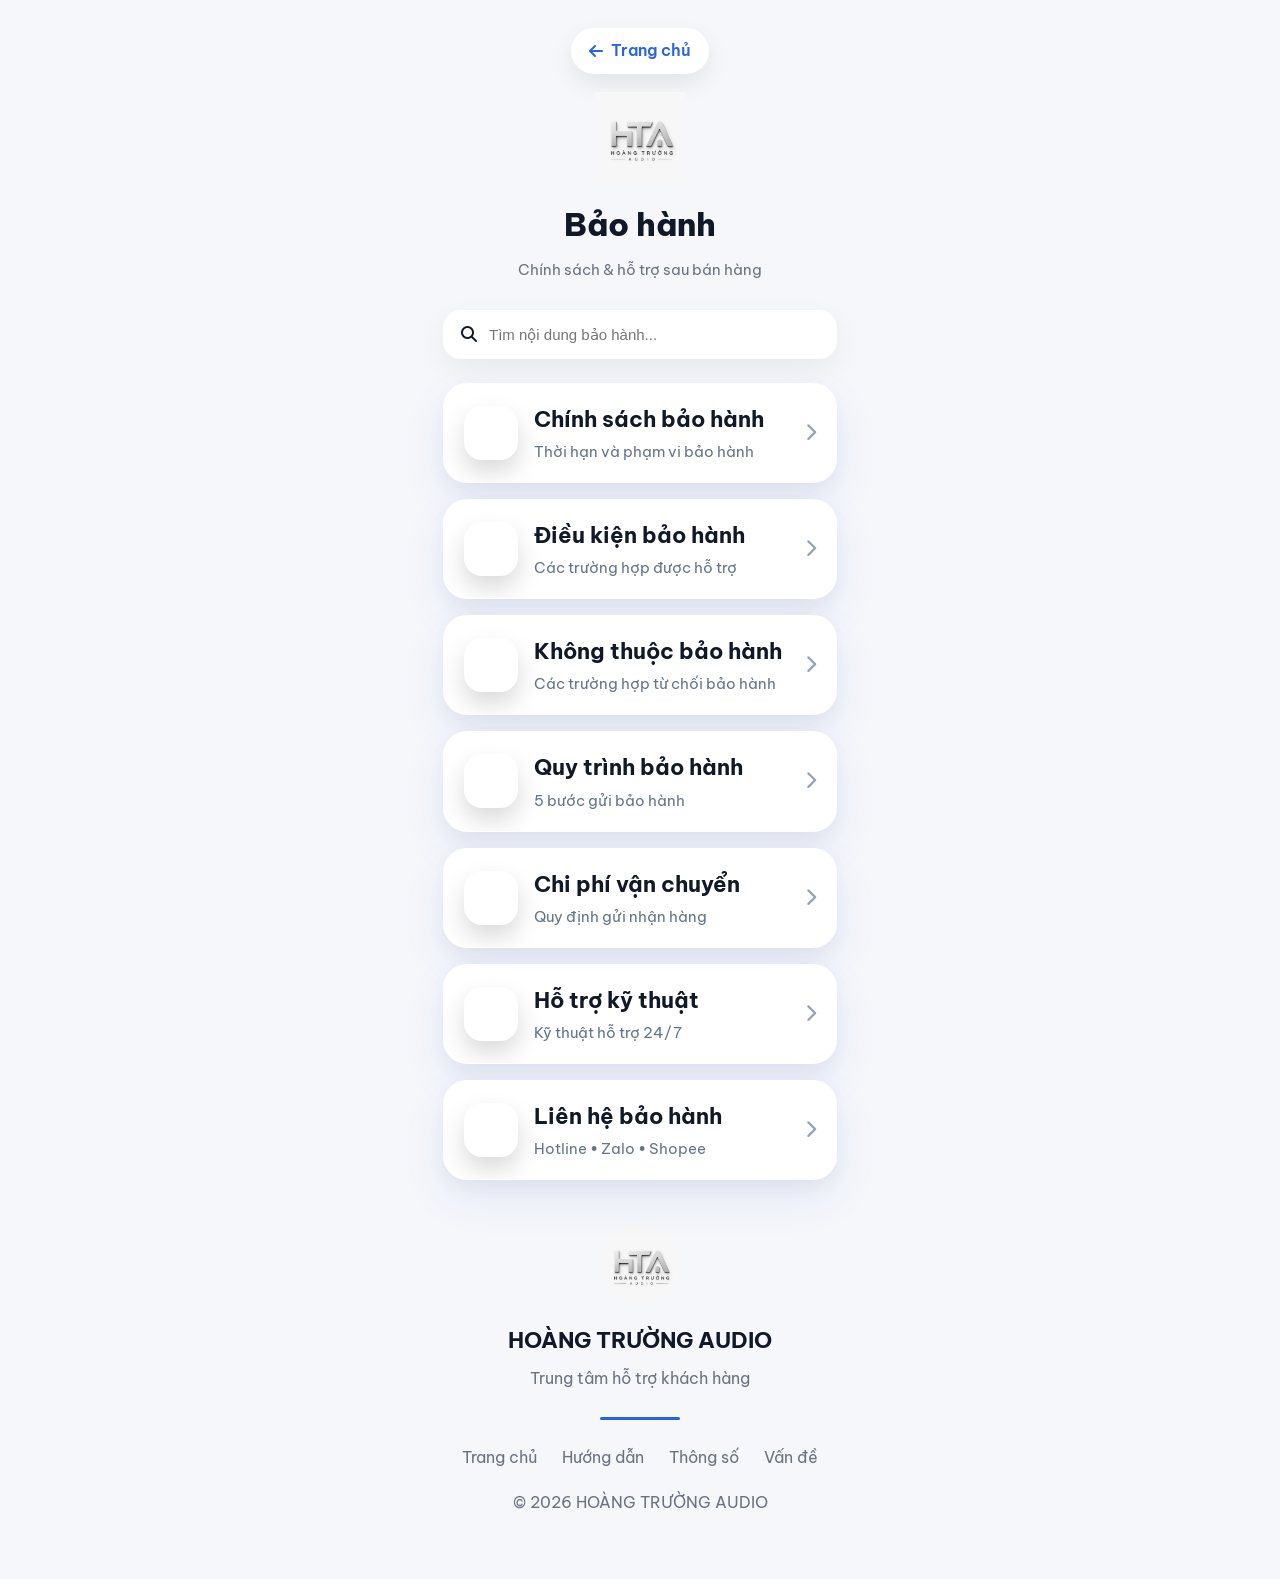
==== bao-hanh.html @ 7b1fb477 "Add files via upload" ====
<!DOCTYPE html>
<html lang="vi">

<head>

<meta charset="UTF-8">

<meta name="viewport" content="width=device-width, initial-scale=1.0">

<title>Bảo hành | HOÀNG TRƯỜNG AUDIO</title>

<link rel="icon" href="assets/images/favicon.png">

<link rel="stylesheet" href="assets/css/style.css">
<link rel="stylesheet" href="assets/css/guide.css">

<link rel="preconnect" href="https://fonts.googleapis.com">
<link rel="preconnect" href="https://fonts.gstatic.com" crossorigin>

<link href="https://fonts.googleapis.com/css2?family=Be+Vietnam+Pro:wght@400;500;600;700;800&display=swap" rel="stylesheet">

<link rel="stylesheet"
href="https://cdnjs.cloudflare.com/ajax/libs/font-awesome/6.7.2/css/all.min.css">

</head>

<body>

<div class="page">

<header class="guide-header">

<a href="index.html" class="back-btn">

<i class="fa-solid fa-arrow-left"></i>

<span>Trang chủ</span>

</a>

<img src="assets/images/logo.png"

class="logo"

alt="HOÀNG TRƯỜNG AUDIO">

<h1>

Bảo hành

</h1>

<p>

Chính sách & hỗ trợ sau bán hàng

</p>

</header>

<section class="search-box">

<i class="fa-solid fa-magnifying-glass"></i>

<input
type="text"
id="searchWarranty"
placeholder="Tìm nội dung bảo hành...">

</section>

<section class="guide-grid">

<!-- ====================== -->

<div class="guide-card"

data-warranty="policy">

<div class="left">

<div class="icon">

<i class="fa-solid fa-shield-heart"></i>

</div>

<div>

<h3>

Chính sách bảo hành

</h3>

<p>

Thời hạn và phạm vi bảo hành

</p>

</div>

</div>

<i class="fa-solid fa-chevron-right arrow"></i>

</div>

<!-- ====================== -->

<div class="guide-card"

data-warranty="condition">

<div class="left">

<div class="icon">

<i class="fa-solid fa-circle-check"></i>

</div>

<div>

<h3>

Điều kiện bảo hành

</h3>

<p>

Các trường hợp được hỗ trợ

</p>

</div>

</div>

<i class="fa-solid fa-chevron-right arrow"></i>

</div>

<!-- ====================== -->

<div class="guide-card"

data-warranty="reject">

<div class="left">

<div class="icon">

<i class="fa-solid fa-circle-xmark"></i>

</div>

<div>

<h3>

Không thuộc bảo hành

</h3>

<p>

Các trường hợp từ chối bảo hành

</p>

</div>

</div>

<i class="fa-solid fa-chevron-right arrow"></i>

</div>

<!-- ====================== -->

<div class="guide-card"

data-warranty="process">

<div class="left">

<div class="icon">

<i class="fa-solid fa-box-open"></i>

</div>

<div>

<h3>

Quy trình bảo hành

</h3>

<p>

5 bước gửi bảo hành

</p>

</div>

</div>

<i class="fa-solid fa-chevron-right arrow"></i>

</div>

<!-- ====================== -->

<div class="guide-card"

data-warranty="shipping">

<div class="left">

<div class="icon">

<i class="fa-solid fa-truck-fast"></i>

</div>

<div>

<h3>

Chi phí vận chuyển

</h3>

<p>

Quy định gửi nhận hàng

</p>

</div>

</div>

<i class="fa-solid fa-chevron-right arrow"></i>

</div>

<!-- ====================== -->

<div class="guide-card"

data-warranty="support">

<div class="left">

<div class="icon">

<i class="fa-solid fa-headset"></i>

</div>

<div>

<h3>

Hỗ trợ kỹ thuật

</h3>

<p>

Kỹ thuật hỗ trợ 24/7

</p>

</div>

</div>

<i class="fa-solid fa-chevron-right arrow"></i>

</div>

<!-- ====================== -->

<div class="guide-card"

data-warranty="contact">

<div class="left">

<div class="icon">

<i class="fa-solid fa-phone-volume"></i>

</div>

<div>

<h3>

Liên hệ bảo hành

</h3>

<p>

Hotline • Zalo • Shopee

</p>

</div>

</div>

<i class="fa-solid fa-chevron-right arrow"></i>

</div>

</section>

<!-- ===========================
POPUP BẢO HÀNH
=========================== -->

<div class="guide-modal" id="warrantyModal">

    <div class="guide-modal-box">

        <button class="close-modal" id="closeWarranty">

            <i class="fa-solid fa-xmark"></i>

        </button>

        <h2 id="warrantyTitle"></h2>

        <div id="warrantyContent"></div>

        <div class="modal-buttons">

            <button class="success" id="understandBtn">

                ✓ Đã hiểu

            </button>

            <button class="danger" onclick="location.href='lien-he.html'">

                💬 Liên hệ hỗ trợ

            </button>

        </div>

    </div>

</div>

<!-- ===========================
FOOTER
=========================== -->

<footer class="footer">

    <img
        src="assets/images/logo.png"
        alt="HOÀNG TRƯỜNG AUDIO">

    <h3>

        HOÀNG TRƯỜNG AUDIO

    </h3>

    <p>

        Trung tâm hỗ trợ khách hàng

    </p>

    <div class="footer-divider"></div>

    <div class="footer-links">

        <a href="index.html">

            Trang chủ

        </a>

        <a href="huong-dan.html">

            Hướng dẫn

        </a>

        <a href="thong-so.html">

            Thông số

        </a>

        <a href="van-de.html">

            Vấn đề

        </a>

    </div>

    <p class="copyright">

        © 2026 HOÀNG TRƯỜNG AUDIO

    </p>

</footer>

</div>

<script src="assets/js/app.js"></script>
<script src="assets/js/warranty.js"></script>

</body>
</html>
---- assets/css/style.css ----
/*==================================================
HOANG TRUONG AUDIO SUPPORT CENTER
Version : 1.0
Author  : ChatGPT + Truong Manh
==================================================*/


/*==================================================
RESET
==================================================*/

*{
    margin:0;
    padding:0;
    box-sizing:border-box;
}

html{
    scroll-behavior:smooth;
}

body{

    font-family:"Be Vietnam Pro",sans-serif;

    background:#f5f7fb;

    color:#111827;

    line-height:1.6;

    overflow-x:hidden;

}


/*==================================================
VARIABLE
==================================================*/

:root{

    --primary:#2563EB;

    --success:#22C55E;

    --orange:#F97316;

    --danger:#EF4444;

    --text:#111827;

    --gray:#6B7280;

    --white:#ffffff;

    --bg:#F5F7FB;

    --radius:24px;

    --transition:.28s ease;

    --shadow:

        0 15px 35px rgba(0,0,0,.06);

}


/*==================================================
CONTAINER
==================================================*/

.container{

    width:100%;

    max-width:420px;

    margin:auto;

    padding:18px;

}


/*==================================================
LINK
==================================================*/

a{

    text-decoration:none;

    color:inherit;

}


/*==================================================
IMAGE
==================================================*/

img{

    width:100%;

    display:block;

}


/*==================================================
HEADER
==================================================*/

.hero{

    text-align:center;

    margin-top:15px;

    margin-bottom:28px;

}


.logo{

    width:92px;

    height:92px;

    margin:auto;

    margin-bottom:18px;

}

.logo img{

    border-radius:50%;

    box-shadow:var(--shadow);

}


.hero h1{

    font-size:28px;

    font-weight:800;

    color:#111827;

}


.hero p{

    color:var(--gray);

    margin-top:8px;

    font-size:15px;

}


/*==================================================
BANNER
==================================================*/

.banner{

    border-radius:28px;

    overflow:hidden;

    margin-bottom:30px;

    box-shadow:var(--shadow);

}

.banner img{

    transition:.45s;

}

.banner:hover img{

    transform:scale(1.03);

}


/*==================================================
WELCOME
==================================================*/

.welcome{

    background:#fff;

    padding:22px;

    border-radius:24px;

    margin-bottom:28px;

    box-shadow:var(--shadow);

}

.welcome h2{

    font-size:24px;

    margin-bottom:12px;

}

.welcome p{

    color:var(--gray);

    margin-bottom:10px;

}
/*==================================================
MENU
==================================================*/

.menu{

    display:flex;

    flex-direction:column;

    gap:18px;

    margin-bottom:35px;

}

/*==================================================
MENU CARD
==================================================*/

.menu-card{

    position:relative;

    display:flex;

    justify-content:space-between;

    align-items:center;

    padding:22px;

    background:var(--white);

    border-radius:24px;

    overflow:hidden;

    box-shadow:0 10px 30px rgba(0,0,0,.06);

    transition:all .28s ease;

    cursor:pointer;

}

/* Thanh màu bên trái */

.menu-card::before{

    content:"";

    position:absolute;

    left:0;

    top:0;

    width:6px;

    height:100%;

    background:var(--primary);

    transition:.3s;

}

/* Hiệu ứng ánh sáng chạy */

.menu-card::after{

    content:"";

    position:absolute;

    top:0;

    left:-120%;

    width:60%;

    height:100%;

    background:linear-gradient(
        120deg,
        transparent,
        rgba(255,255,255,.65),
        transparent
    );

    transition:.6s;

}

/* Hover Desktop */

.menu-card:hover{

    transform:translateY(-5px) scale(1.02);

    box-shadow:
        0 18px 45px rgba(37,99,235,.12);

}

/* Ánh sáng chạy */

.menu-card:hover::after{

    left:160%;

}

/* Mobile Click */

.menu-card:active{

    transform:scale(.97);

}

/*==================================================
LEFT
==================================================*/

.menu-left{

    display:flex;

    align-items:center;

    gap:18px;

}

/*==================================================
ICON
==================================================*/

.menu-icon{

    width:62px;

    height:62px;

    border-radius:50%;

    display:flex;

    justify-content:center;

    align-items:center;

    font-size:28px;

    transition:.3s;

    flex-shrink:0;

}

/* Zoom icon */

.menu-card:hover .menu-icon{

    transform:scale(1.15) rotate(8deg);

}

/*==================================================
ICON COLOR
==================================================*/

.blue{

    background:#EAF3FF;

}

.green{

    background:#EAFBF1;

}

.orange{

    background:#FFF3E8;

}

.red{

    background:#FDECEC;

}

.zalo{

    background:#E8F6FF;

}

/*==================================================
TEXT
==================================================*/

.menu-card h3{

    font-size:19px;

    font-weight:700;

    color:#111827;

    margin-bottom:6px;

}

.menu-card p{

    color:#6B7280;

    font-size:14px;

}

/*==================================================
ARROW
==================================================*/

.menu-card i{

    font-size:18px;

    color:#9CA3AF;

    transition:.3s;

}

/* Mũi tên chạy */

.menu-card:hover i{

    transform:translateX(6px);

    color:var(--primary);

}
/*==================================================
SERVICE
==================================================*/

.service{

    display:grid;

    grid-template-columns:repeat(3,1fr);

    gap:14px;

    margin:35px 0;

}

.service-card{

    background:var(--white);

    border-radius:20px;

    padding:18px 12px;

    text-align:center;

    box-shadow:var(--shadow);

    transition:.3s;

}

.service-card:hover{

    transform:translateY(-5px);

}

.service-card h2{

    color:var(--primary);

    font-size:22px;

    font-weight:800;

}

.service-card span{

    display:block;

    margin-top:8px;

    color:var(--gray);

    font-size:13px;

}


/*==================================================
CONTACT BAR
==================================================*/

.contact-bar{

    display:flex;

    gap:12px;

    margin-bottom:35px;

}

.contact-bar a{

    flex:1;

    background:#fff;

    border-radius:18px;

    padding:16px;

    display:flex;

    flex-direction:column;

    align-items:center;

    justify-content:center;

    gap:8px;

    box-shadow:var(--shadow);

    transition:.28s;

}

.contact-bar a:hover{

    transform:translateY(-5px);

    background:#f8fbff;

}

.contact-bar span{

    font-size:13px;

    color:var(--gray);

}


/*==================================================
TIPS
==================================================*/

.tips{

    margin-bottom:35px;

}

.tips-box{

    background:linear-gradient(135deg,#2563EB,#3B82F6);

    color:#fff;

    border-radius:28px;

    padding:24px;

    display:flex;

    align-items:flex-start;

    gap:18px;

    box-shadow:

    0 20px 45px rgba(37,99,235,.25);

}

.tips-icon{

    width:60px;

    height:60px;

    border-radius:18px;

    background:rgba(255,255,255,.15);

    display:flex;

    justify-content:center;

    align-items:center;

    font-size:28px;

    flex-shrink:0;

}

.tips-content h3{

    font-size:22px;

    margin-bottom:10px;

}

.tips-content p{

    opacity:.9;

    font-size:14px;

    line-height:1.7;

}

.tips-button{

    display:inline-block;

    margin-top:18px;

    background:#fff;

    color:#2563EB;

    padding:12px 22px;

    border-radius:999px;

    font-weight:700;

    transition:.3s;

}

.tips-button:hover{

    transform:scale(1.05);

}


/*==================================================
FOOTER
==================================================*/

.footer{

    text-align:center;

    padding:45px 0;

}

.footer img{

    width:80px;

    margin:auto;

    margin-bottom:18px;

    border-radius:50%;

}

.footer h3{

    font-size:22px;

    margin-bottom:8px;

}

.footer p{

    color:var(--gray);

}

.footer-divider{

    width:80px;

    height:3px;

    border-radius:99px;

    background:var(--primary);

    margin:25px auto;

}

.footer-links{

    display:flex;

    justify-content:center;

    gap:25px;

    margin-bottom:20px;

}

.footer-links a{

    color:var(--gray);

    transition:.3s;

}

.footer-links a:hover{

    color:var(--primary);

}
/*==================================================
PREMIUM UI
==================================================*/

/* Nền chuyển màu nhẹ */

body{

    background:
    radial-gradient(circle at top,#ffffff,#f5f7fb 45%,#edf3ff 100%);

}

/* Card nổi hơn */

.menu-card,
.service-card,
.contact-bar a,
.welcome{

    border:1px solid rgba(255,255,255,.8);

    backdrop-filter:blur(12px);

}

/* Card khi hover */

.menu-card:hover{

    background:#fbfdff;

}

/* Card thống kê */

.service-card:hover{

    transform:translateY(-6px) scale(1.03);

}

/* Tips */

.tips-box{

    overflow:hidden;

    position:relative;

}

.tips-box::before{

    content:"";

    position:absolute;

    width:180px;

    height:180px;

    right:-80px;

    top:-80px;

    background:rgba(255,255,255,.12);

    border-radius:50%;

}

.tips-box::after{

    content:"";

    position:absolute;

    width:90px;

    height:90px;

    left:-20px;

    bottom:-20px;

    background:rgba(255,255,255,.08);

    border-radius:50%;

}

/* ===================================================
   SERVICE BANNER
=================================================== */

.service-banner{

    margin:28px 0;

    padding:22px;

    border-radius:28px;

    background:linear-gradient(135deg,#ffffff,#F8FAFF);

    box-shadow:

        0 18px 45px rgba(15,23,42,.08),

        0 8px 18px rgba(15,23,42,.05);

}

.service-title{

    display:flex;

    align-items:center;

    justify-content:center;

    gap:10px;

    margin-bottom:22px;

    font-size:18px;

    font-weight:800;

    color:#111827;

}

.service-title i{

    color:#F59E0B;

    font-size:22px;

}

.service-grid{

    display:grid;

    grid-template-columns:repeat(2,1fr);

    gap:14px;

}

.service-item{

    display:flex;

    align-items:center;

    gap:14px;

    background:#fff;

    border-radius:18px;

    padding:16px;

    transition:.28s;

    cursor:pointer;

    box-shadow:

        0 8px 18px rgba(15,23,42,.06),

        inset 0 1px rgba(255,255,255,.9);

}

.service-item:hover{

    transform:translateY(-4px);

    box-shadow:

        0 18px 35px rgba(37,99,235,.15);

}

.service-item:active{

    transform:scale(.96);

}

.service-icon{

    width:52px;

    height:52px;

    border-radius:18px;

    display:flex;

    justify-content:center;

    align-items:center;

    color:#fff;

    font-size:20px;

    flex-shrink:0;

}

.service-icon.blue{

    background:linear-gradient(135deg,#3B82F6,#2563EB);

}

.service-icon.green{

    background:linear-gradient(135deg,#22C55E,#16A34A);

}

.service-icon.orange{

    background:linear-gradient(135deg,#F59E0B,#EA580C);

}

.service-icon.red{

    background:linear-gradient(135deg,#EF4444,#DC2626);

}

.service-item h4{

    font-size:17px;

    color:#111827;

    margin-bottom:4px;

    font-weight:700;

}

.service-item p{

    font-size:13px;

    color:#6B7280;

    line-height:1.4;

}
---- assets/css/guide.css ----
/* ==========================
   MOBILE LAYOUT
========================== */

*{
    margin:0;
    padding:0;
    box-sizing:border-box;
}

body{

    background:#F5F7FB;

    font-family:"Be Vietnam Pro",sans-serif;

    display:flex;

    justify-content:center;

    min-height:100vh;

}

.page{

    width:100%;

    max-width:430px;   /* chuẩn iPhone Pro Max */

    min-height:100vh;

    padding:20px 18px 40px;

}
.guide-header{

    text-align:center;

    margin-top:10px;

    margin-bottom:28px;

}

.logo{

    width:88px;

    display:block;

    margin:20px auto 14px;

}

.guide-header h1{

    font-size:28px;

    font-weight:800;

    margin-bottom:8px;

}

.guide-header p{

    color:#6B7280;

    font-size:15px;

}
.back-btn{

    display:inline-flex;

    align-items:center;

    gap:8px;

    padding:10px 18px;

    background:white;

    border-radius:999px;

    box-shadow:0 5px 15px rgba(0,0,0,.06);

    text-decoration:none;

    color:#2563EB;

    font-weight:600;

}
.search-box{

    background:white;

    border-radius:18px;

    padding:15px 18px;

    display:flex;

    align-items:center;

    gap:12px;

    margin-bottom:26px;

    box-shadow:0 8px 25px rgba(0,0,0,.05);

}

.search-box input{

    width:100%;

    border:none;

    outline:none;

    background:none;

    font-size:15px;

}
.guide-grid{

    display:flex;

    flex-direction:column;

    gap:18px;

}

.guide-card:hover{

    transform:translateY(-3px);

    box-shadow:0 18px 40px rgba(37,99,235,.12);

}
/* ===============================
POPUP
=============================== */

.guide-modal{

    display:none;

    position:fixed;

    inset:0;

    background:rgba(0,0,0,.6);

    justify-content:center;

    align-items:center;

    padding:20px;

    z-index:9999;

}

.guide-modal-box{

    width:100%;

    max-width:420px;

    background:#fff;

    border-radius:24px;

    padding:22px;

    position:relative;

    max-height:90vh;

    overflow:auto;

}

.close-modal{

    position:absolute;

    top:15px;

    right:15px;

    width:38px;

    height:38px;

    border:none;

    border-radius:50%;

    background:#f3f4f6;

    cursor:pointer;

}

#modalTitle{

    margin-bottom:20px;

    font-size:24px;

    font-weight:700;

}

#modalVideo{

    width:100%;

    border-radius:16px;

    margin-bottom:20px;

}

.guide-content-box{

    line-height:1.8;

}

.guide-content-box ol,

.guide-content-box ul{

    padding-left:20px;

}

.guide-note{

    margin-top:20px;

    background:#EFF6FF;

    padding:15px;

    border-radius:12px;

}

.modal-buttons{

    display:flex;

    gap:10px;

    margin-top:25px;

}

.modal-buttons button{

    flex:1;

    border:none;

    padding:14px;

    border-radius:12px;

    cursor:pointer;

    font-weight:600;

}

.success{

    background:#DCFCE7;

}

.danger{

    background:#FEE2E2;

}

/* ===================================================
   HTA NEW LAYOUT
=================================================== */

.page{

    width:100%;

    max-width:430px;

    margin:0 auto;

    min-height:100vh;

    padding:18px;

}

/* ================= HEADER ================= */

.guide-header{

    text-align:center;

    margin-bottom:28px;

}

.logo{

    width:90px;

    display:block;

    margin:18px auto 15px;

}

.guide-header h1{

    font-size:32px;

    font-weight:800;

    color:#111827;

    margin:8px 0;

}

.guide-header p{

    color:#6B7280;

    font-size:15px;

}

.back-btn{

    display:inline-flex;

    align-items:center;

    gap:8px;

    padding:10px 18px;

    border-radius:999px;

    background:#fff;

    color:#2563EB;

    text-decoration:none;

    font-weight:600;

    box-shadow:0 10px 25px rgba(0,0,0,.08);

}

/* ================= SEARCH ================= */

.search-box{

    display:flex;

    align-items:center;

    gap:12px;

    background:#fff;

    padding:16px 18px;

    border-radius:18px;

    margin-bottom:24px;

    box-shadow:0 10px 30px rgba(0,0,0,.06);

}

.search-box input{

    width:100%;

    border:none;

    outline:none;

    background:none;

    font-size:15px;

}

/* ===================================================
   GUIDE CARD NEW DESIGN
=================================================== */

.guide-grid{

    display:flex;

    flex-direction:column;

    gap:16px;

}

/* ===============================
CARD
=============================== */

.guide-card{

    position:relative;

    overflow:hidden;

    display:flex;

    justify-content:space-between;

    align-items:center;

    width:100%;

    padding:18px 20px;

    border-radius:24px;

    background:#fff;

    cursor:pointer;

    transition:.35s cubic-bezier(.2,.8,.2,1);

    border:1px solid rgba(255,255,255,.8);

    box-shadow:

        0 8px 18px rgba(0,0,0,.04),

        0 18px 45px rgba(30,64,175,.08),

        inset 0 1px rgba(255,255,255,.9);

}

/* Hiệu ứng khi rê chuột */

.guide-card:hover{

    transform:

        translateY(-8px)

        scale(1.015);

    box-shadow:

        0 22px 60px rgba(37,99,235,.18),

        0 10px 22px rgba(15,23,42,.08);

}

/* Hiệu ứng khi nhấn */

.guide-card:active{

    transition:.12s;

    transform:

        scale(.96);

}

/* Bên trái */

.left{

    display:flex;

    align-items:center;

    gap:16px;

}

/* Icon */

.icon{

    width:54px;

    height:54px;

    border-radius:18px;

    display:flex;

    align-items:center;

    justify-content:center;

    color:#fff;

    font-size:22px;

    transition:.35s;

    box-shadow:

        0 12px 24px rgba(0,0,0,.15);

    position:relative;

    overflow:hidden;

}

.icon::after{

    content:"";

    position:absolute;

    width:100%;

    height:100%;

    border-radius:18px;

    background:rgba(255,255,255,.18);

    opacity:0;

    transition:.35s;

}

.guide-card:hover .icon::after{

    opacity:1;

}

/* Tiêu đề */

.guide-card h3{

    font-size:22px;

    font-weight:700;

    color:#111827;

    transition:.3s;

}

/* Mô tả */

.guide-card p{

    color:#64748B;

    font-size:15px;

    margin-top:3px;

}

/* Mũi tên */

.arrow{

    font-size:18px;

    color:#94A3B8;

    transition:all .35s ease;

}

.guide-card:hover .arrow{

    transform:translateX(8px);

    color:#2563EB;

}

.guide-card:hover .icon{

    transform:

        scale(1.12)

        rotate(8deg);

}

/* ===================================================
   POPUP
=================================================== */

.guide-modal{

    display:none;

    position:fixed;

    inset:0;

    background:rgba(15,23,42,.45);

    backdrop-filter:blur(6px);

    justify-content:center;

    align-items:center;

    z-index:999;

    padding:20px;

}

.guide-modal-box{

    width:100%;

    max-width:420px;

    max-height:90vh;

    overflow:auto;

    background:#fff;

    border-radius:24px;

    padding:26px;

    animation:popup .28s ease;

    box-shadow:

    0 12px 22px rgba(15,23,42,.05),

    0 24px 55px rgba(37,99,235,.09),

    inset 0 1px rgba(255,255,255,.95);

}

@keyframes popup{

    from{

        opacity:0;

        transform:translateY(20px) scale(.96);

    }

    to{

        opacity:1;

        transform:translateY(0) scale(1);

    }

}

.close-modal{

    width:42px;

    height:42px;

    border:none;

    border-radius:50%;

    background:#F3F4F6;

    cursor:pointer;

    float:right;

}

.guide-content-box{

    margin-top:20px;

}

.guide-content-box h3{

    margin-bottom:12px;

    font-size:20px;

}

.guide-content-box ul,

.guide-content-box ol{

    padding-left:20px;

    line-height:1.8;

}

.guide-content-box li{

    margin-bottom:8px;

}

/* Bluetooth */

.guide-card[data-spec="bluetooth"] .icon,
.guide-card[data-guide="bluetooth"] .icon,
.guide-card[data-problem="bluetooth"] .icon{

background:linear-gradient(135deg,#5FA8FF,#2563EB);

}

/* Chip */

.guide-card[data-spec="chip"] .icon{

background:linear-gradient(135deg,#B784FF,#7C3AED);

}

/* Driver */

.guide-card[data-spec="driver"] .icon{

background:linear-gradient(135deg,#5FE49C,#22C55E);

}

/* Battery */

.guide-card[data-spec="battery"] .icon{

background:linear-gradient(135deg,#FFD34F,#F59E0B);

}

/* ANC */

.guide-card[data-spec="anc"] .icon,
.guide-card[data-guide="anc"] .icon,
.guide-card[data-problem="anc"] .icon{

background:linear-gradient(135deg,#FF8F8F,#EF4444);

}

/* Mic */

.guide-card[data-spec="mic"] .icon{

background:linear-gradient(135deg,#59D8F7,#06B6D4);

}

/* Water */

.guide-card[data-spec="water"] .icon{

background:linear-gradient(135deg,#6AA8FF,#3B82F6);

}

/* Device */

.guide-card[data-spec="device"] .icon{

background:linear-gradient(135deg,#A78BFA,#7C3AED);

}

/* Reset */

.guide-card[data-guide="reset"] .icon{

background:linear-gradient(135deg,#FB923C,#EA580C);

}

/* Touch */

.guide-card[data-guide="touch"] .icon{

background:linear-gradient(135deg,#F472B6,#DB2777);

}

/* Charge */

.guide-card[data-problem="charge"] .icon{

background:linear-gradient(135deg,#FBBF24,#F59E0B);

}

/* One ear */

.guide-card[data-problem="one"] .icon{

background:linear-gradient(135deg,#34D399,#10B981);

}

/* Volume */

.guide-card[data-problem="volume"] .icon{

background:linear-gradient(135deg,#60A5FA,#2563EB);

}

/* ==========================
SHINE EFFECT
========================== */

.guide-card::before{

    content:"";

    position:absolute;

    top:0;

    left:-120%;

    width:80px;

    height:100%;

    background:

    linear-gradient(

        90deg,

        transparent,

        rgba(255,255,255,.65),

        transparent

    );

    transform:skewX(-25deg);

    transition:.8s;

}

.guide-card:hover::before{

    left:140%;

}
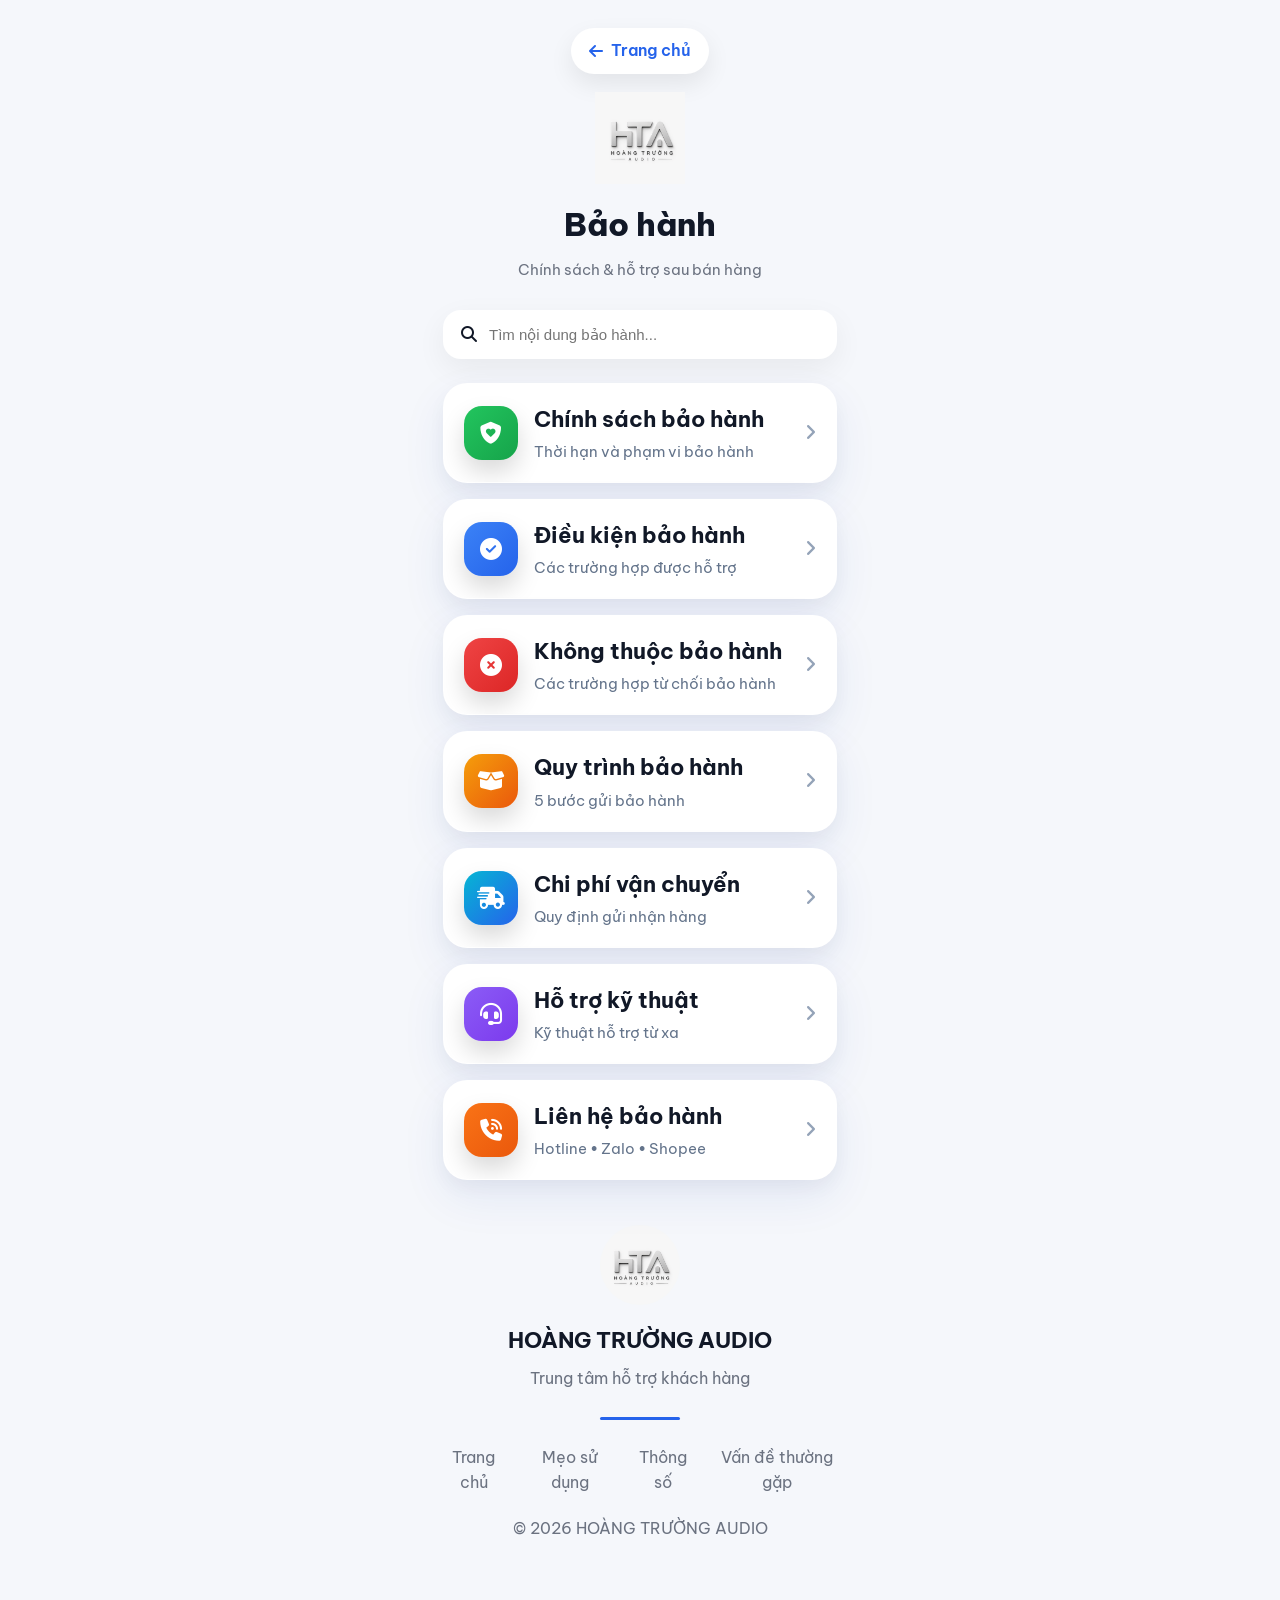
==== commit 6dcb273e: "Add files via upload" ====
--- a/bao-hanh.html
+++ b/bao-hanh.html
@@ -5,22 +5,32 @@
 
 <meta charset="UTF-8">
 
-<meta name="viewport" content="width=device-width, initial-scale=1.0">
+<meta name="viewport"
+content="width=device-width, initial-scale=1.0">
 
 <title>Bảo hành | HOÀNG TRƯỜNG AUDIO</title>
 
-<link rel="icon" href="assets/images/favicon.png">
-
-<link rel="stylesheet" href="assets/css/style.css">
-<link rel="stylesheet" href="assets/css/guide.css">
-
-<link rel="preconnect" href="https://fonts.googleapis.com">
-<link rel="preconnect" href="https://fonts.gstatic.com" crossorigin>
-
-<link href="https://fonts.googleapis.com/css2?family=Be+Vietnam+Pro:wght@400;500;600;700;800&display=swap" rel="stylesheet">
+<link rel="icon"
+href="assets/images/favicon.png">
 
 <link rel="stylesheet"
-href="https://cdnjs.cloudflare.com/ajax/libs/font-awesome/6.7.2/css/all.min.css">
+href="assets/css/style.css">
+
+<link rel="stylesheet"
+href="assets/css/guide.css">
+
+<link rel="preconnect"
+href="https://fonts.googleapis.com">
+
+<link rel="preconnect"
+href="https://fonts.gstatic.com"
+crossorigin>
+
+<link href="https://fonts.googleapis.com/css2?family=Be+Vietnam+Pro:wght@400;500;600;700;800&display=swap"
+rel="stylesheet">
+
+<link rel="stylesheet"
+href="https://cdnjs.cloudflare.com/ajax/libs/font-awesome/6.5.2/css/all.min.css">
 
 </head>
 
@@ -30,7 +40,8 @@
 
 <header class="guide-header">
 
-<a href="index.html" class="back-btn">
+<a href="index.html"
+class="back-btn">
 
 <i class="fa-solid fa-arrow-left"></i>
 
@@ -38,10 +49,9 @@
 
 </a>
 
-<img src="assets/images/logo.png"
-
+<img
+src="assets/images/logo.png"
 class="logo"
-
 alt="HOÀNG TRƯỜNG AUDIO">
 
 <h1>
@@ -57,6 +67,10 @@
 </p>
 
 </header>
+
+<!-- ==========================
+Ô TÌM KIẾM
+========================== -->
 
 <section class="search-box">
 
@@ -69,17 +83,23 @@
 
 </section>
 
+<!-- ==========================
+DANH SÁCH
+========================== -->
+
 <section class="guide-grid">
 
-<!-- ====================== -->
-
-<div class="guide-card"
-
+<!-- Chính sách -->
+
+<div
+class="guide-card"
 data-warranty="policy">
 
 <div class="left">
 
-<div class="icon">
+<div
+class="icon"
+style="background:linear-gradient(135deg,#22C55E,#16A34A);">
 
 <i class="fa-solid fa-shield-heart"></i>
 
@@ -103,19 +123,21 @@
 
 </div>
 
-<i class="fa-solid fa-chevron-right arrow"></i>
-
-</div>
-
-<!-- ====================== -->
-
-<div class="guide-card"
-
+<i class="fa-solid fa-angle-right arrow"></i>
+
+</div>
+
+<!-- Điều kiện -->
+
+<div
+class="guide-card"
 data-warranty="condition">
 
 <div class="left">
 
-<div class="icon">
+<div
+class="icon"
+style="background:linear-gradient(135deg,#3B82F6,#2563EB);">
 
 <i class="fa-solid fa-circle-check"></i>
 
@@ -139,19 +161,21 @@
 
 </div>
 
-<i class="fa-solid fa-chevron-right arrow"></i>
-
-</div>
-
-<!-- ====================== -->
-
-<div class="guide-card"
-
+<i class="fa-solid fa-angle-right arrow"></i>
+
+</div>
+
+<!-- Không bảo hành -->
+
+<div
+class="guide-card"
 data-warranty="reject">
 
 <div class="left">
 
-<div class="icon">
+<div
+class="icon"
+style="background:linear-gradient(135deg,#EF4444,#DC2626);">
 
 <i class="fa-solid fa-circle-xmark"></i>
 
@@ -175,19 +199,21 @@
 
 </div>
 
-<i class="fa-solid fa-chevron-right arrow"></i>
-
-</div>
-
-<!-- ====================== -->
-
-<div class="guide-card"
-
+<i class="fa-solid fa-angle-right arrow"></i>
+
+</div>
+
+<!-- Quy trình -->
+
+<div
+class="guide-card"
 data-warranty="process">
 
 <div class="left">
 
-<div class="icon">
+<div
+class="icon"
+style="background:linear-gradient(135deg,#F59E0B,#EA580C);">
 
 <i class="fa-solid fa-box-open"></i>
 
@@ -211,19 +237,21 @@
 
 </div>
 
-<i class="fa-solid fa-chevron-right arrow"></i>
-
-</div>
-
-<!-- ====================== -->
-
-<div class="guide-card"
-
+<i class="fa-solid fa-angle-right arrow"></i>
+
+</div>
+
+<!-- Chi phí vận chuyển -->
+
+<div
+class="guide-card"
 data-warranty="shipping">
 
 <div class="left">
 
-<div class="icon">
+<div
+class="icon"
+style="background:linear-gradient(135deg,#06B6D4,#2563EB);">
 
 <i class="fa-solid fa-truck-fast"></i>
 
@@ -247,19 +275,21 @@
 
 </div>
 
-<i class="fa-solid fa-chevron-right arrow"></i>
-
-</div>
-
-<!-- ====================== -->
-
-<div class="guide-card"
-
+<i class="fa-solid fa-angle-right arrow"></i>
+
+</div>
+
+<!-- Hỗ trợ kỹ thuật -->
+
+<div
+class="guide-card"
 data-warranty="support">
 
 <div class="left">
 
-<div class="icon">
+<div
+class="icon"
+style="background:linear-gradient(135deg,#8B5CF6,#7C3AED);">
 
 <i class="fa-solid fa-headset"></i>
 
@@ -275,27 +305,29 @@
 
 <p>
 
-Kỹ thuật hỗ trợ 24/7
-
-</p>
-
-</div>
-
-</div>
-
-<i class="fa-solid fa-chevron-right arrow"></i>
-
-</div>
-
-<!-- ====================== -->
-
-<div class="guide-card"
-
+Kỹ thuật hỗ trợ từ xa
+
+</p>
+
+</div>
+
+</div>
+
+<i class="fa-solid fa-angle-right arrow"></i>
+
+</div>
+
+<!-- Liên hệ -->
+
+<div
+class="guide-card"
 data-warranty="contact">
 
 <div class="left">
 
-<div class="icon">
+<div
+class="icon"
+style="background:linear-gradient(135deg,#F97316,#EA580C);">
 
 <i class="fa-solid fa-phone-volume"></i>
 
@@ -319,114 +351,132 @@
 
 </div>
 
-<i class="fa-solid fa-chevron-right arrow"></i>
+<i class="fa-solid fa-angle-right arrow"></i>
 
 </div>
 
 </section>
 
-<!-- ===========================
-POPUP BẢO HÀNH
-=========================== -->
-
-<div class="guide-modal" id="warrantyModal">
-
-    <div class="guide-modal-box">
-
-        <button class="close-modal" id="closeWarranty">
-
-            <i class="fa-solid fa-xmark"></i>
-
-        </button>
-
-        <h2 id="warrantyTitle"></h2>
-
-        <div id="warrantyContent"></div>
-
-        <div class="modal-buttons">
-
-            <button class="success" id="understandBtn">
-
-                ✓ Đã hiểu
-
-            </button>
-
-            <button class="danger" onclick="location.href='lien-he.html'">
-
-                💬 Liên hệ hỗ trợ
-
-            </button>
-
-        </div>
-
-    </div>
-
-</div>
-
-<!-- ===========================
+<!-- ==========================
+POPUP
+========================== -->
+
+<div
+class="guide-modal"
+id="warrantyModal">
+
+<div class="guide-modal-box">
+
+<button
+class="close-modal"
+id="closeWarranty">
+
+<i class="fa-solid fa-xmark"></i>
+
+</button>
+
+<h2 id="warrantyTitle">
+
+</h2>
+
+<div id="warrantyContent">
+
+</div>
+
+<div class="modal-buttons">
+
+<button
+class="success"
+id="understandBtn">
+
+✓ Đã hiểu
+
+</button>
+
+<button
+class="danger"
+onclick="location.href='lien-he.html'">
+
+💬 Liên hệ hỗ trợ
+
+</button>
+
+</div>
+
+</div>
+
+</div>
+
+<!-- ==========================
 FOOTER
-=========================== -->
+========================== -->
 
 <footer class="footer">
 
-    <img
-        src="assets/images/logo.png"
-        alt="HOÀNG TRƯỜNG AUDIO">
-
-    <h3>
-
-        HOÀNG TRƯỜNG AUDIO
-
-    </h3>
-
-    <p>
-
-        Trung tâm hỗ trợ khách hàng
-
-    </p>
-
-    <div class="footer-divider"></div>
-
-    <div class="footer-links">
-
-        <a href="index.html">
-
-            Trang chủ
-
-        </a>
-
-        <a href="huong-dan.html">
-
-            Hướng dẫn
-
-        </a>
-
-        <a href="thong-so.html">
-
-            Thông số
-
-        </a>
-
-        <a href="van-de.html">
-
-            Vấn đề
-
-        </a>
-
-    </div>
-
-    <p class="copyright">
-
-        © 2026 HOÀNG TRƯỜNG AUDIO
-
-    </p>
+<img
+src="assets/images/logo.png"
+alt="HOÀNG TRƯỜNG AUDIO">
+
+<h3>
+
+HOÀNG TRƯỜNG AUDIO
+
+</h3>
+
+<p>
+
+Trung tâm hỗ trợ khách hàng
+
+</p>
+
+<div class="footer-divider"></div>
+
+<div class="footer-links">
+
+<a href="index.html">
+
+Trang chủ
+
+</a>
+
+<a href="meo-su-dung.html">
+
+Mẹo sử dụng
+
+</a>
+
+<a href="thong-so.html">
+
+Thông số
+
+</a>
+
+<a href="van-de.html">
+
+Vấn đề thường gặp
+
+</a>
+
+</div>
+
+<p class="copyright">
+
+© 2026 HOÀNG TRƯỜNG AUDIO
+
+</p>
 
 </footer>
 
 </div>
 
+<!-- ==========================
+JAVASCRIPT
+========================== -->
+
 <script src="assets/js/app.js"></script>
+
 <script src="assets/js/warranty.js"></script>
 
 </body>
+
 </html>
--- a/assets/css/guide.css
+++ b/assets/css/guide.css
@@ -893,4 +893,104 @@
 
     left:140%;
 
+}
+
+/*=============================
+ ACCORDION
+=============================*/
+
+.accordion-item{
+
+background:#fff;
+
+border-radius:18px;
+
+margin-bottom:14px;
+
+box-shadow:0 8px 24px rgba(0,0,0,.06);
+
+overflow:hidden;
+
+}
+
+.accordion{
+
+width:100%;
+
+padding:18px 20px;
+
+display:flex;
+
+justify-content:space-between;
+
+align-items:center;
+
+background:#fff;
+
+border:none;
+
+cursor:pointer;
+
+font-size:17px;
+
+font-weight:700;
+
+color:#111827;
+
+}
+
+.accordion span{
+
+display:flex;
+
+align-items:center;
+
+gap:12px;
+
+}
+
+.accordion i{
+
+transition:.3s;
+
+}
+
+.accordion.active i:last-child{
+
+transform:rotate(180deg);
+
+}
+
+.panel{
+
+max-height:0;
+
+overflow:hidden;
+
+transition:max-height .35s ease;
+
+background:#f8fafc;
+
+}
+
+.panel p{
+
+padding:18px 20px;
+
+margin:0;
+
+font-size:15px;
+
+line-height:1.8;
+
+color:#6b7280;
+
+}
+
+.guide-card[data-problem="nosound"] .icon{
+    background:linear-gradient(135deg,#818CF8,#4F46E5);
+}
+
+.guide-card[data-problem="disconnect"] .icon{
+    background:linear-gradient(135deg,#38BDF8,#0284C7);
 }
